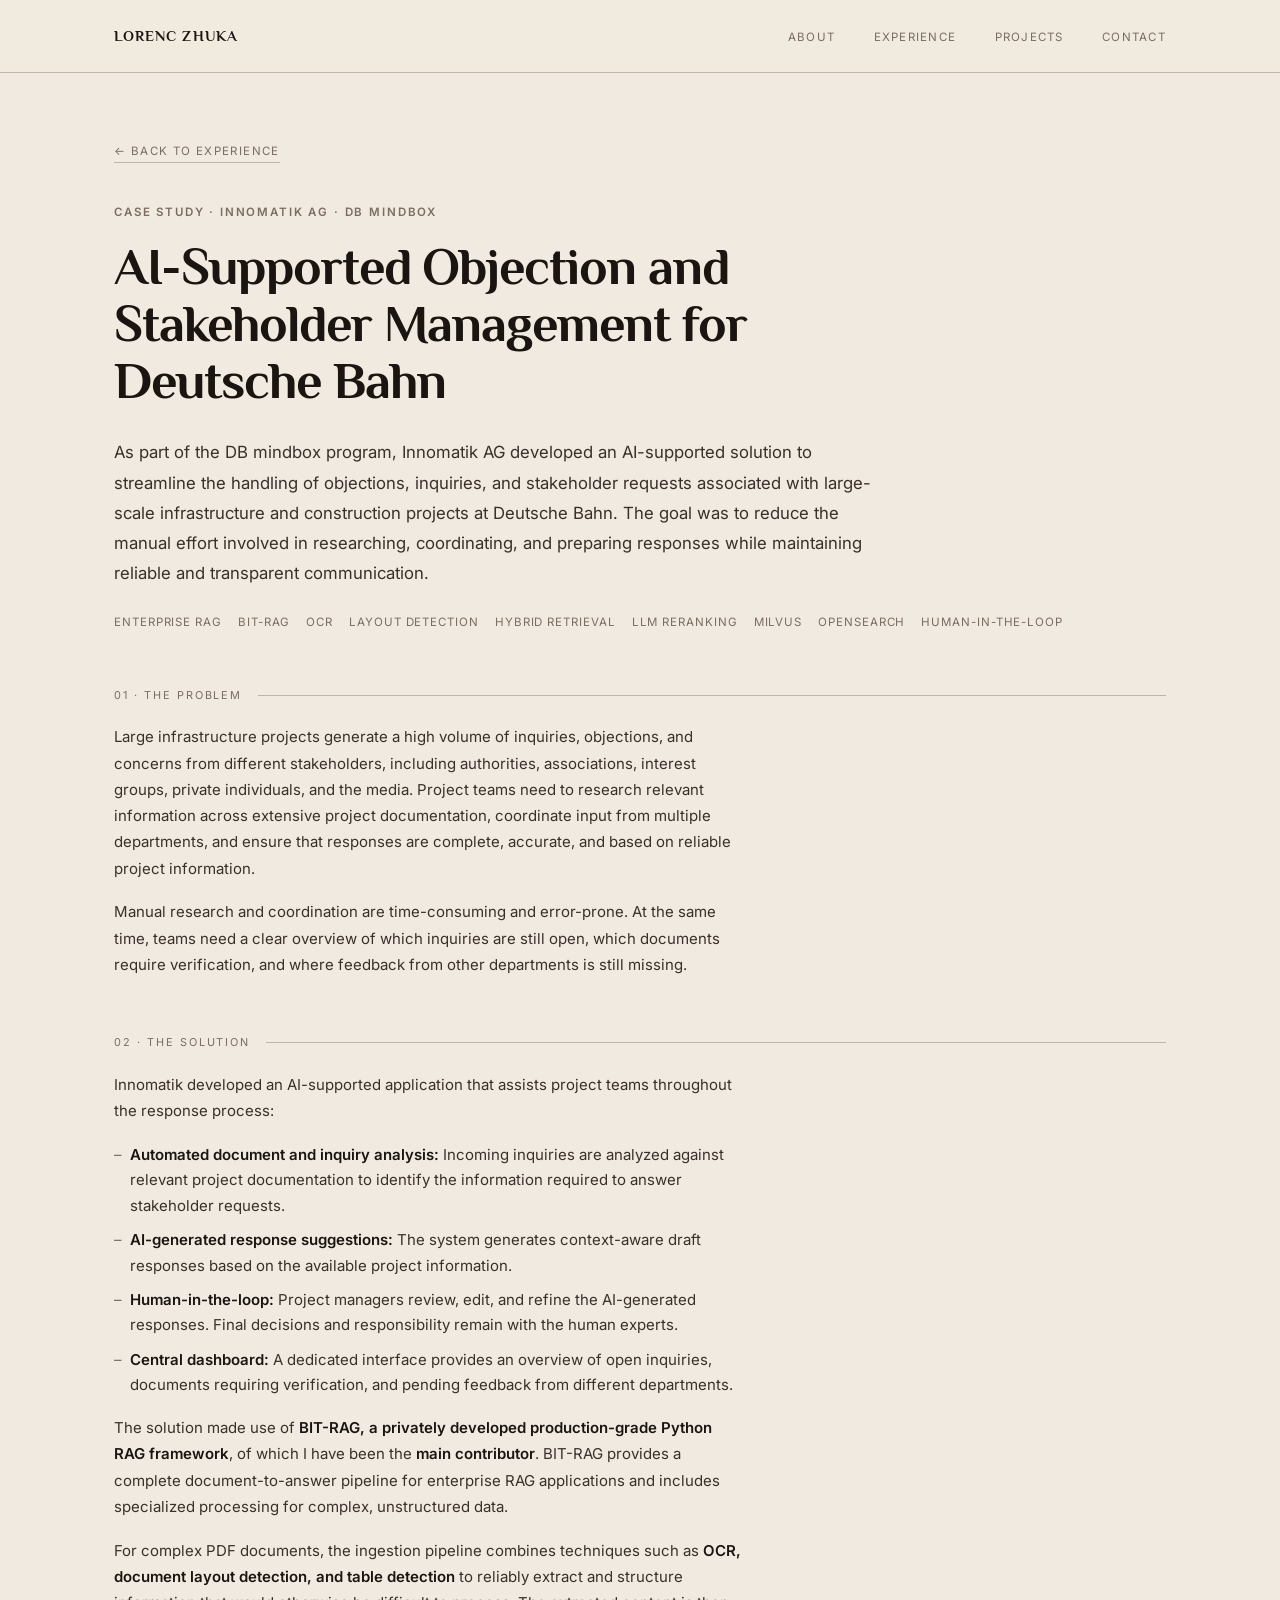
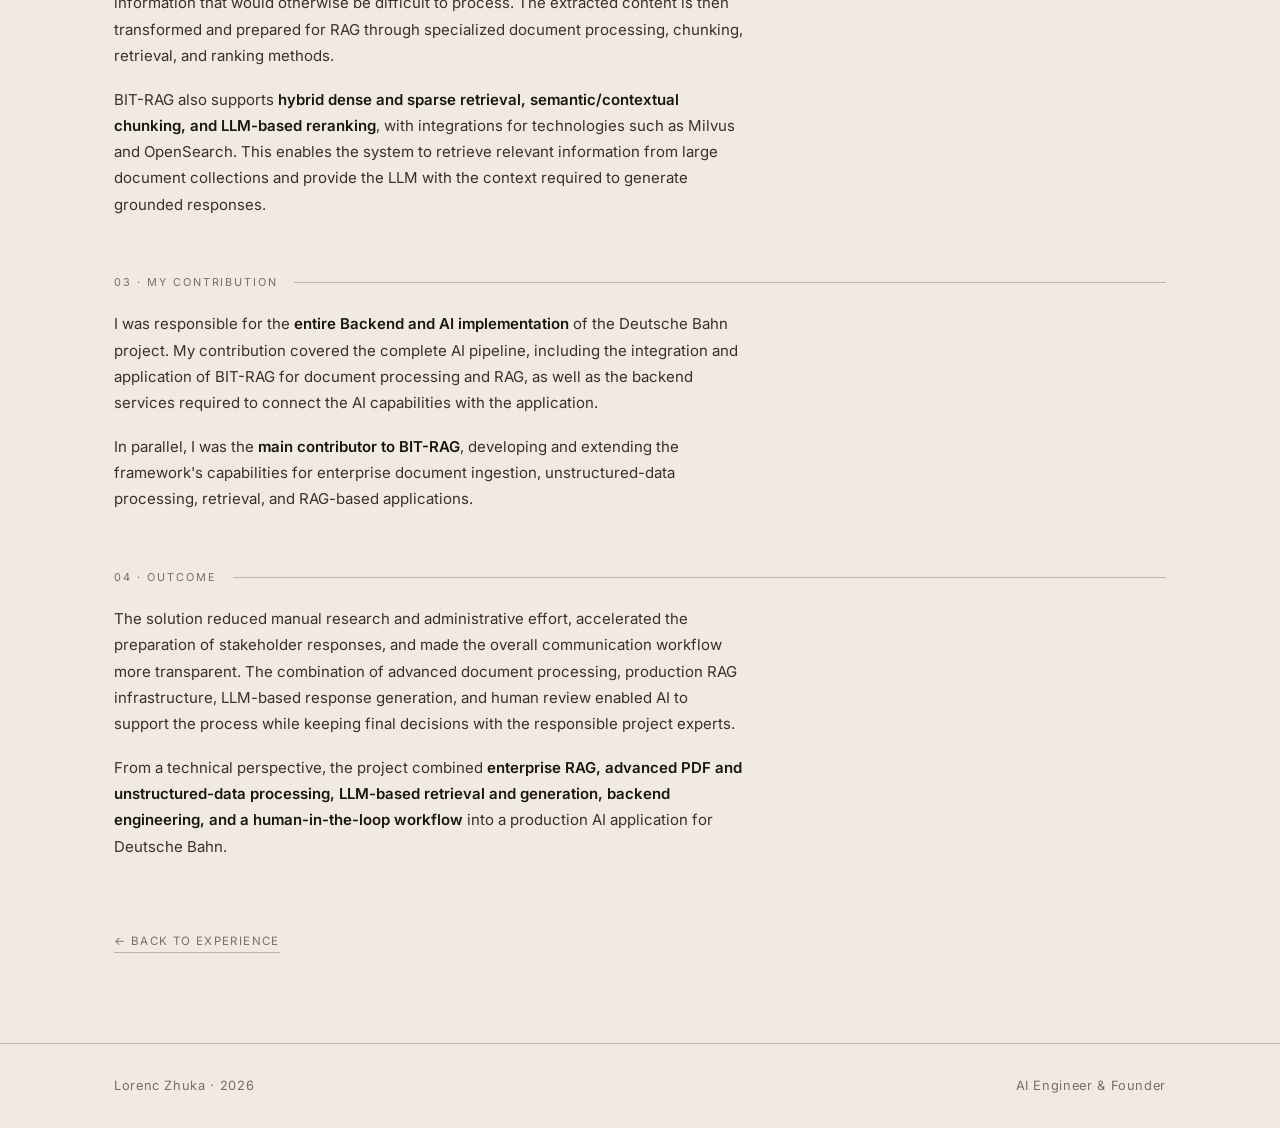
==== deutsche-bahn.html @ 8cb924b8 "Add Deutsche Bahn case study page linked from Innomatik experience Co-Authored-By: Claude Opus 5.5 <" ====
<!DOCTYPE html>
<html lang="en">
<head>
  <meta charset="UTF-8" />
  <meta name="viewport" content="width=device-width, initial-scale=1.0" />
  <title>Deutsche Bahn Case Study — Lorenc Zhuka</title>
  <meta name="description" content="AI-supported objection and stakeholder management for Deutsche Bahn — enterprise RAG, advanced PDF processing, and a human-in-the-loop response workflow." />
  <link rel="preconnect" href="https://fonts.googleapis.com" />
  <link rel="preconnect" href="https://fonts.gstatic.com" crossorigin />
  <link href="https://fonts.googleapis.com/css2?family=Inter:wght@400;500;600;700&family=Philosopher:wght@400;700&display=swap" rel="stylesheet" />
  <link rel="stylesheet" href="css/style.css" />
</head>
<body>

  <!-- Nav -->
  <header class="site-header">
    <nav class="nav container">
      <a href="index.html" class="nav__logo">Lorenc Zhuka</a>
      <button class="nav__toggle" id="navToggle" aria-label="Toggle menu" aria-expanded="false">
        <span></span><span></span><span></span>
      </button>
      <ul class="nav__links" id="navLinks">
        <li><a href="index.html#about" class="nav__link">About</a></li>
        <li><a href="index.html#experience" class="nav__link">Experience</a></li>
        <li><a href="index.html#projects" class="nav__link">Projects</a></li>
        <li><a href="index.html#contact" class="nav__link">Contact</a></li>
      </ul>
    </nav>
  </header>

  <main>
    <article class="case container">
      <a href="index.html#experience" class="case__back">&larr; Back to Experience</a>

      <header class="case__header reveal">
        <p class="hero__eyebrow">Case Study · Innomatik AG · DB mindbox</p>
        <h1 class="case__title">AI-Supported Objection and Stakeholder Management for Deutsche Bahn</h1>
        <p class="case__lead">
          As part of the DB mindbox program, Innomatik AG developed an AI-supported solution to streamline
          the handling of objections, inquiries, and stakeholder requests associated with large-scale
          infrastructure and construction projects at Deutsche Bahn. The goal was to reduce the manual
          effort involved in researching, coordinating, and preparing responses while maintaining reliable
          and transparent communication.
        </p>
        <div class="project-card__tags">
          <span>Enterprise RAG</span><span>BIT-RAG</span><span>OCR</span><span>Layout Detection</span><span>Hybrid Retrieval</span><span>LLM Reranking</span><span>Milvus</span><span>OpenSearch</span><span>Human-in-the-Loop</span>
        </div>
      </header>

      <section class="case__section reveal">
        <div class="section__head">
          <span class="section__label">01 · The Problem</span>
          <span class="section__rule" aria-hidden="true"></span>
        </div>
        <div class="case__body">
          <p>
            Large infrastructure projects generate a high volume of inquiries, objections, and concerns from
            different stakeholders, including authorities, associations, interest groups, private individuals,
            and the media. Project teams need to research relevant information across extensive project
            documentation, coordinate input from multiple departments, and ensure that responses are complete,
            accurate, and based on reliable project information.
          </p>
          <p>
            Manual research and coordination are time-consuming and error-prone. At the same time, teams need
            a clear overview of which inquiries are still open, which documents require verification, and where
            feedback from other departments is still missing.
          </p>
        </div>
      </section>

      <section class="case__section reveal">
        <div class="section__head">
          <span class="section__label">02 · The Solution</span>
          <span class="section__rule" aria-hidden="true"></span>
        </div>
        <div class="case__body">
          <p>Innomatik developed an AI-supported application that assists project teams throughout the response process:</p>
          <ul class="timeline__list">
            <li><strong>Automated document and inquiry analysis:</strong> Incoming inquiries are analyzed against relevant project documentation to identify the information required to answer stakeholder requests.</li>
            <li><strong>AI-generated response suggestions:</strong> The system generates context-aware draft responses based on the available project information.</li>
            <li><strong>Human-in-the-loop:</strong> Project managers review, edit, and refine the AI-generated responses. Final decisions and responsibility remain with the human experts.</li>
            <li><strong>Central dashboard:</strong> A dedicated interface provides an overview of open inquiries, documents requiring verification, and pending feedback from different departments.</li>
          </ul>
          <p>
            The solution made use of <strong>BIT-RAG, a privately developed production-grade Python RAG framework</strong>,
            of which I have been the <strong>main contributor</strong>. BIT-RAG provides a complete document-to-answer
            pipeline for enterprise RAG applications and includes specialized processing for complex, unstructured data.
          </p>
          <p>
            For complex PDF documents, the ingestion pipeline combines techniques such as <strong>OCR, document layout
            detection, and table detection</strong> to reliably extract and structure information that would otherwise be
            difficult to process. The extracted content is then transformed and prepared for RAG through specialized
            document processing, chunking, retrieval, and ranking methods.
          </p>
          <p>
            BIT-RAG also supports <strong>hybrid dense and sparse retrieval, semantic/contextual chunking, and LLM-based
            reranking</strong>, with integrations for technologies such as Milvus and OpenSearch. This enables the system to
            retrieve relevant information from large document collections and provide the LLM with the context required
            to generate grounded responses.
          </p>
        </div>
      </section>

      <section class="case__section reveal">
        <div class="section__head">
          <span class="section__label">03 · My Contribution</span>
          <span class="section__rule" aria-hidden="true"></span>
        </div>
        <div class="case__body">
          <p>
            I was responsible for the <strong>entire Backend and AI implementation</strong> of the Deutsche Bahn project.
            My contribution covered the complete AI pipeline, including the integration and application of BIT-RAG for
            document processing and RAG, as well as the backend services required to connect the AI capabilities with
            the application.
          </p>
          <p>
            In parallel, I was the <strong>main contributor to BIT-RAG</strong>, developing and extending the framework's
            capabilities for enterprise document ingestion, unstructured-data processing, retrieval, and RAG-based
            applications.
          </p>
        </div>
      </section>

      <section class="case__section reveal">
        <div class="section__head">
          <span class="section__label">04 · Outcome</span>
          <span class="section__rule" aria-hidden="true"></span>
        </div>
        <div class="case__body">
          <p>
            The solution reduced manual research and administrative effort, accelerated the preparation of stakeholder
            responses, and made the overall communication workflow more transparent. The combination of advanced document
            processing, production RAG infrastructure, LLM-based response generation, and human review enabled AI to
            support the process while keeping final decisions with the responsible project experts.
          </p>
          <p>
            From a technical perspective, the project combined <strong>enterprise RAG, advanced PDF and unstructured-data
            processing, LLM-based retrieval and generation, backend engineering, and a human-in-the-loop workflow</strong>
            into a production AI application for Deutsche Bahn.
          </p>
        </div>
      </section>

      <a href="index.html#experience" class="case__back case__back--bottom">&larr; Back to Experience</a>
    </article>
  </main>

  <footer class="site-footer">
    <div class="container">
      <p>Lorenc Zhuka · <span id="year"></span></p>
      <p>AI Engineer &amp; Founder</p>
    </div>
  </footer>

  <script src="js/main.js"></script>
</body>
</html>
---- css/style.css ----
/* ============ Design Tokens ============ */
:root {
  --color-bg: #f0eae0;
  --color-text: #1a1510;
  --color-text-body: #3a302a;
  --color-text-muted: #7a6e63;
  --color-border: #c0b5a8;
  --color-link: #2b4c7e;

  --font-serif: "Philosopher", Georgia, serif;
  --font-sans: "Inter", -apple-system, BlinkMacSystemFont, "Segoe UI", Roboto, Helvetica, Arial, sans-serif;

  --max-width: 1100px;
  --section-spacing: clamp(4rem, 7vw, 7rem);
}

/* ============ Reset ============ */
* { box-sizing: border-box; }
html { scroll-behavior: smooth; }
body {
  margin: 0;
  font-family: var(--font-sans);
  color: var(--color-text-body);
  background: var(--color-bg);
  line-height: 1.6;
  -webkit-font-smoothing: antialiased;
}
h1, h2, h3, h4, h5 { margin: 0; line-height: 1.2; }
p { margin: 0; }
ul { margin: 0; padding: 0; list-style: none; }
a { color: inherit; text-decoration: none; }
img { max-width: 100%; display: block; }

.container {
  max-width: var(--max-width);
  margin: 0 auto;
  padding: 0 1.5rem;
}

/* ============ Header / Nav ============ */
.site-header {
  position: sticky;
  top: 0;
  z-index: 100;
  background: rgba(240, 234, 224, 0.88);
  backdrop-filter: saturate(140%) blur(8px);
  border-bottom: 1px solid var(--color-border);
}

.nav {
  display: flex;
  align-items: center;
  justify-content: space-between;
  height: 72px;
}

.nav__logo {
  font-family: var(--font-serif);
  font-weight: 700;
  font-size: 0.95rem;
  letter-spacing: 0.07em;
  text-transform: uppercase;
  color: var(--color-text);
}

.nav__links {
  display: flex;
  align-items: center;
  gap: clamp(1.25rem, 3vw, 2.5rem);
}

.nav__link {
  font-size: 0.72rem;
  font-weight: 400;
  letter-spacing: 0.11em;
  text-transform: uppercase;
  color: var(--color-text-muted);
  transition: color 0.2s ease;
}

.nav__link:hover,
.nav__link.is-active {
  color: var(--color-text);
}

.nav__link.is-active {
  font-weight: 700;
  text-decoration: underline;
  text-underline-offset: 4px;
}

.nav__toggle {
  display: none;
  flex-direction: column;
  gap: 5px;
  background: none;
  border: none;
  cursor: pointer;
  padding: 8px;
}

.nav__toggle span {
  width: 22px;
  height: 1px;
  background: var(--color-text);
  transition: transform 0.25s ease, opacity 0.25s ease;
}

/* ============ Buttons / text links ============ */
.btn {
  display: inline-flex;
  align-items: center;
  padding-bottom: 2px;
  font-size: 0.72rem;
  font-weight: 400;
  letter-spacing: 0.12em;
  text-transform: uppercase;
  border-bottom: 1px solid var(--color-border);
  color: var(--color-text-muted);
  transition: color 0.2s ease, border-color 0.2s ease;
}

.btn--primary {
  color: var(--color-text);
  border-bottom-color: var(--color-text);
  font-weight: 700;
}
.btn--primary:hover { color: var(--color-text-muted); border-bottom-color: var(--color-border); }

.btn--ghost {
  color: var(--color-text-muted);
  border-bottom-color: var(--color-border);
}
.btn--ghost:hover { color: var(--color-text); border-bottom-color: var(--color-text); }

/* ============ Hero ============ */
.hero {
  display: flex;
  align-items: center;
  justify-content: space-between;
  gap: 3rem;
  min-height: calc(100vh - 72px);
  padding-top: 3rem;
  padding-bottom: 3rem;
}

.hero__content { max-width: 620px; }

.hero__eyebrow {
  font-size: 0.72rem;
  font-weight: 600;
  letter-spacing: 0.16em;
  text-transform: uppercase;
  color: var(--color-text-muted);
  margin-bottom: 1rem;
}

.hero__name {
  font-family: var(--font-serif);
  font-size: clamp(2.75rem, 7vw, 5rem);
  font-weight: 700;
  letter-spacing: -0.02em;
  line-height: 1;
  color: var(--color-text);
}

.hero__divider {
  height: 1px;
  background: var(--color-border);
  margin: 1.75rem 0;
  max-width: 520px;
}

.hero__tagline {
  font-size: 1.05rem;
  line-height: 1.75;
  color: var(--color-text-body);
  max-width: 520px;
}

.hero__cta {
  display: flex;
  gap: 2.25rem;
  margin-top: 2rem;
  flex-wrap: wrap;
}

.hero__avatar { flex-shrink: 0; }

.avatar-placeholder {
  width: 200px;
  height: 200px;
  border-radius: 50%;
  border: 1px solid var(--color-border);
  color: var(--color-text);
  font-family: var(--font-serif);
  font-size: 3rem;
  font-weight: 700;
  letter-spacing: -0.02em;
  display: flex;
  align-items: center;
  justify-content: center;
}

/* ============ Sections ============ */
.section {
  padding: var(--section-spacing) 1.5rem;
  border-top: 1px solid var(--color-border);
}

.section__head {
  display: flex;
  align-items: center;
  gap: 1rem;
  margin-bottom: 1.25rem;
}

.section__label {
  font-size: 0.68rem;
  font-weight: 400;
  letter-spacing: 0.18em;
  text-transform: uppercase;
  color: var(--color-text-muted);
  white-space: nowrap;
}

.section__rule {
  flex: 1;
  height: 1px;
  background: var(--color-border);
}

.section__title {
  font-family: var(--font-serif);
  font-size: clamp(2rem, 5vw, 3.25rem);
  font-weight: 700;
  letter-spacing: -0.02em;
  line-height: 1.1;
  color: var(--color-text);
  margin-bottom: 3rem;
}

.section__intro {
  color: var(--color-text-muted);
  max-width: 640px;
  margin-bottom: 2.5rem;
  margin-top: -1.5rem;
}

/* ============ About ============ */
.about__summary {
  font-size: 1.05rem;
  line-height: 1.8;
  color: var(--color-text-body);
  max-width: 70ch;
  margin-bottom: 3rem;
}

.stats {
  display: grid;
  grid-template-columns: repeat(4, 1fr);
  gap: 0.1rem 2rem;
  margin-bottom: 3rem;
}

.stats__item {
  padding: 1.25rem 0;
  border-top: 1px solid var(--color-border);
}

.stats__number {
  font-family: var(--font-serif);
  font-size: clamp(1.75rem, 4vw, 2.25rem);
  font-weight: 700;
  color: var(--color-text);
  letter-spacing: -0.02em;
  line-height: 1;
}

.stats__label {
  font-size: 0.75rem;
  color: var(--color-text-muted);
  letter-spacing: 0.05em;
  margin-top: 0.4rem;
}

.stack,
.education,
.languages {
  margin-bottom: 3rem;
}
.stack:last-child,
.education:last-child,
.languages:last-child { margin-bottom: 0; }

.stack__title,
.education h4,
.languages h4 {
  font-size: 0.68rem;
  font-weight: 400;
  letter-spacing: 0.16em;
  text-transform: uppercase;
  color: var(--color-text-muted);
  margin-bottom: 1.25rem;
}

.stack__grid {
  display: grid;
  grid-template-columns: repeat(auto-fit, minmax(240px, 1fr));
  gap: 2rem 2.5rem;
}

.stack__group h5 {
  font-size: 0.8rem;
  font-weight: 600;
  color: var(--color-text);
  margin-bottom: 0.6rem;
}

.stack__group .tags {
  display: flex;
  flex-wrap: wrap;
  gap: 0.5rem;
}

.education__item {
  padding: 1rem 0;
  border-top: 1px solid var(--color-border);
}

.education__degree { font-weight: 600; color: var(--color-text); }
.education__school { color: var(--color-text-muted); margin-top: 0.15rem; font-size: 0.9rem; }
.education__dates {
  color: var(--color-text-muted);
  font-size: 0.75rem;
  letter-spacing: 0.06em;
  margin-top: 0.35rem;
}
.education__thesis {
  margin-top: 0.6rem;
  font-size: 0.85rem;
  color: var(--color-text-muted);
}

.languages__list {
  display: flex;
  flex-wrap: wrap;
  gap: 0.5rem;
}

.languages__level {
  color: var(--color-text-muted);
  margin-left: 0.35rem;
  font-size: 0.9em;
}

.tag {
  display: inline-flex;
  font-size: 0.775rem;
  color: var(--color-text-body);
  border: 1px solid var(--color-border);
  padding: 0.3rem 0.75rem;
  letter-spacing: 0.02em;
}

/* ============ Experience Timeline ============ */
.timeline {
  display: flex;
  flex-direction: column;
}

.timeline__item {
  display: grid;
  grid-template-columns: clamp(7rem, 12vw, 11rem) 1fr;
  gap: clamp(1rem, 3vw, 3rem);
  padding: 2.25rem 0;
  border-top: 1px solid var(--color-border);
}

.timeline__dates {
  color: var(--color-text-muted);
  font-size: 0.8rem;
  letter-spacing: 0.04em;
  padding-top: 0.15rem;
}

.timeline__role {
  font-family: var(--font-serif);
  font-size: 1.125rem;
  font-weight: 700;
  color: var(--color-text);
}

.timeline__company {
  color: var(--color-text-muted);
  font-size: 0.9rem;
  margin-top: 0.15rem;
  margin-bottom: 1rem;
}

.timeline__list {
  display: flex;
  flex-direction: column;
  gap: 0.55rem;
}

.timeline__list li {
  position: relative;
  padding-left: 1rem;
  color: var(--color-text-body);
  font-size: 0.9375rem;
  line-height: 1.7;
}

.timeline__list li::before {
  content: "\2013";
  position: absolute;
  left: 0;
  color: var(--color-text-muted);
}

/* ============ Projects ============ */
.projects__list { display: flex; flex-direction: column; }

.project-card {
  display: grid;
  grid-template-columns: 2.5rem 1fr;
  gap: clamp(1rem, 2.5vw, 2rem);
  align-items: start;
  padding: 2.25rem 0;
  border-top: 1px solid var(--color-border);
}

.project-card__number {
  font-family: var(--font-serif);
  font-size: 0.875rem;
  color: var(--color-border);
  padding-top: 0.25rem;
}

.project-card__title {
  font-family: var(--font-serif);
  font-size: 1.25rem;
  font-weight: 700;
  color: var(--color-text);
  letter-spacing: -0.01em;
  margin-bottom: 0.5rem;
}

.project-card__desc {
  color: var(--color-text-body);
  font-size: 0.9375rem;
  line-height: 1.7;
  max-width: 62ch;
  margin-bottom: 0.875rem;
}

.project-card__tags {
  display: flex;
  flex-wrap: wrap;
  gap: 1rem;
  margin-bottom: 1rem;
}

.project-card__tags span {
  font-size: 0.72rem;
  color: var(--color-text-muted);
  letter-spacing: 0.08em;
  text-transform: uppercase;
}

.project-card__link {
  display: inline-flex;
  font-size: 0.72rem;
  color: var(--color-link);
  letter-spacing: 0.1em;
  text-transform: uppercase;
  border-bottom: 1px solid var(--color-link);
  padding-bottom: 2px;
  transition: opacity 0.2s ease;
}
.project-card__link:hover { opacity: 0.65; }

.project-card__link--static {
  color: var(--color-text-muted);
  border-bottom-color: var(--color-border);
  cursor: default;
}
.project-card__link--static:hover { opacity: 1; }

/* ============ Case Study Page ============ */
.case {
  padding-top: clamp(2.5rem, 5vw, 4rem);
  padding-bottom: var(--section-spacing);
}

.case__back {
  display: inline-flex;
  font-size: 0.72rem;
  letter-spacing: 0.12em;
  text-transform: uppercase;
  color: var(--color-text-muted);
  border-bottom: 1px solid var(--color-border);
  padding-bottom: 2px;
  margin-bottom: 2.5rem;
  transition: color 0.2s ease, border-color 0.2s ease;
}
.case__back:hover { color: var(--color-text); border-bottom-color: var(--color-text); }
.case__back--bottom { margin: 1rem 0 0; }

.case__header { margin-bottom: 3.5rem; }

.case__title {
  font-family: var(--font-serif);
  font-size: clamp(2rem, 5vw, 3.25rem);
  font-weight: 700;
  letter-spacing: -0.02em;
  line-height: 1.1;
  color: var(--color-text);
  max-width: 22ch;
  margin-bottom: 1.75rem;
}

.case__lead {
  font-size: 1.05rem;
  line-height: 1.8;
  max-width: 70ch;
  margin-bottom: 1.5rem;
}

.case__section { margin-bottom: 3.5rem; }

.case__body {
  display: flex;
  flex-direction: column;
  gap: 1.1rem;
  max-width: 70ch;
  font-size: 0.9375rem;
  line-height: 1.75;
}

.case__body strong { color: var(--color-text); font-weight: 600; }

.timeline__link {
  display: inline-flex;
  margin-top: 1.1rem;
  font-size: 0.72rem;
  color: var(--color-link);
  letter-spacing: 0.1em;
  text-transform: uppercase;
  border-bottom: 1px solid var(--color-link);
  padding-bottom: 2px;
  transition: opacity 0.2s ease;
}
.timeline__link:hover { opacity: 0.65; }

/* ============ Contact ============ */
.contact__list { display: flex; flex-direction: column; }

.contact__card {
  display: grid;
  grid-template-columns: clamp(7rem, 12vw, 10rem) 1fr;
  gap: clamp(1rem, 3vw, 3rem);
  padding: 1.75rem 0;
  border-top: 1px solid var(--color-border);
  transition: opacity 0.2s ease;
}
.contact__card:hover { opacity: 0.65; }

.contact__label {
  font-size: 0.72rem;
  letter-spacing: 0.12em;
  text-transform: uppercase;
  color: var(--color-text-muted);
  padding-top: 0.2rem;
}

.contact__value {
  font-family: var(--font-serif);
  font-size: clamp(1.1rem, 2.5vw, 1.5rem);
  font-weight: 700;
  color: var(--color-text);
  letter-spacing: -0.01em;
}

/* ============ Footer ============ */
.site-footer {
  padding: 2rem 1.5rem;
  border-top: 1px solid var(--color-border);
}

.site-footer .container {
  display: flex;
  justify-content: space-between;
  align-items: center;
  flex-wrap: wrap;
  gap: 0.5rem;
}

.site-footer p {
  color: var(--color-text-muted);
  font-size: 0.8rem;
  letter-spacing: 0.05em;
}

/* ============ Scroll Reveal ============ */
.reveal {
  opacity: 0;
  transform: translateY(16px);
  transition: opacity 0.6s ease, transform 0.6s ease;
}
.reveal.is-visible {
  opacity: 1;
  transform: translateY(0);
}

/* ============ Responsive ============ */
@media (max-width: 860px) {
  .stats { grid-template-columns: 1fr 1fr; }
  .timeline__item { grid-template-columns: 1fr; gap: 0.5rem; }
  .contact__card { grid-template-columns: 1fr; gap: 0.35rem; }
  .hero { flex-direction: column-reverse; text-align: center; padding-top: 2rem; }
  .hero__cta { justify-content: center; }
  .hero__divider, .hero__tagline { margin-left: auto; margin-right: auto; }
}

@media (max-width: 720px) {
  .nav__toggle { display: flex; }

  .nav__links {
    position: absolute;
    top: 72px;
    left: 0;
    right: 0;
    background: var(--color-bg);
    border-bottom: 1px solid var(--color-border);
    flex-direction: column;
    align-items: flex-start;
    gap: 0;
    max-height: 0;
    overflow: hidden;
    transition: max-height 0.3s ease;
  }

  .nav__links.is-open {
    max-height: 320px;
  }

  .nav__links li { width: 100%; }

  .nav__link {
    display: block;
    padding: 1rem 1.5rem;
    border-bottom: 1px solid var(--color-border);
  }

  .avatar-placeholder {
    width: 160px;
    height: 160px;
    font-size: 2.4rem;
  }
}
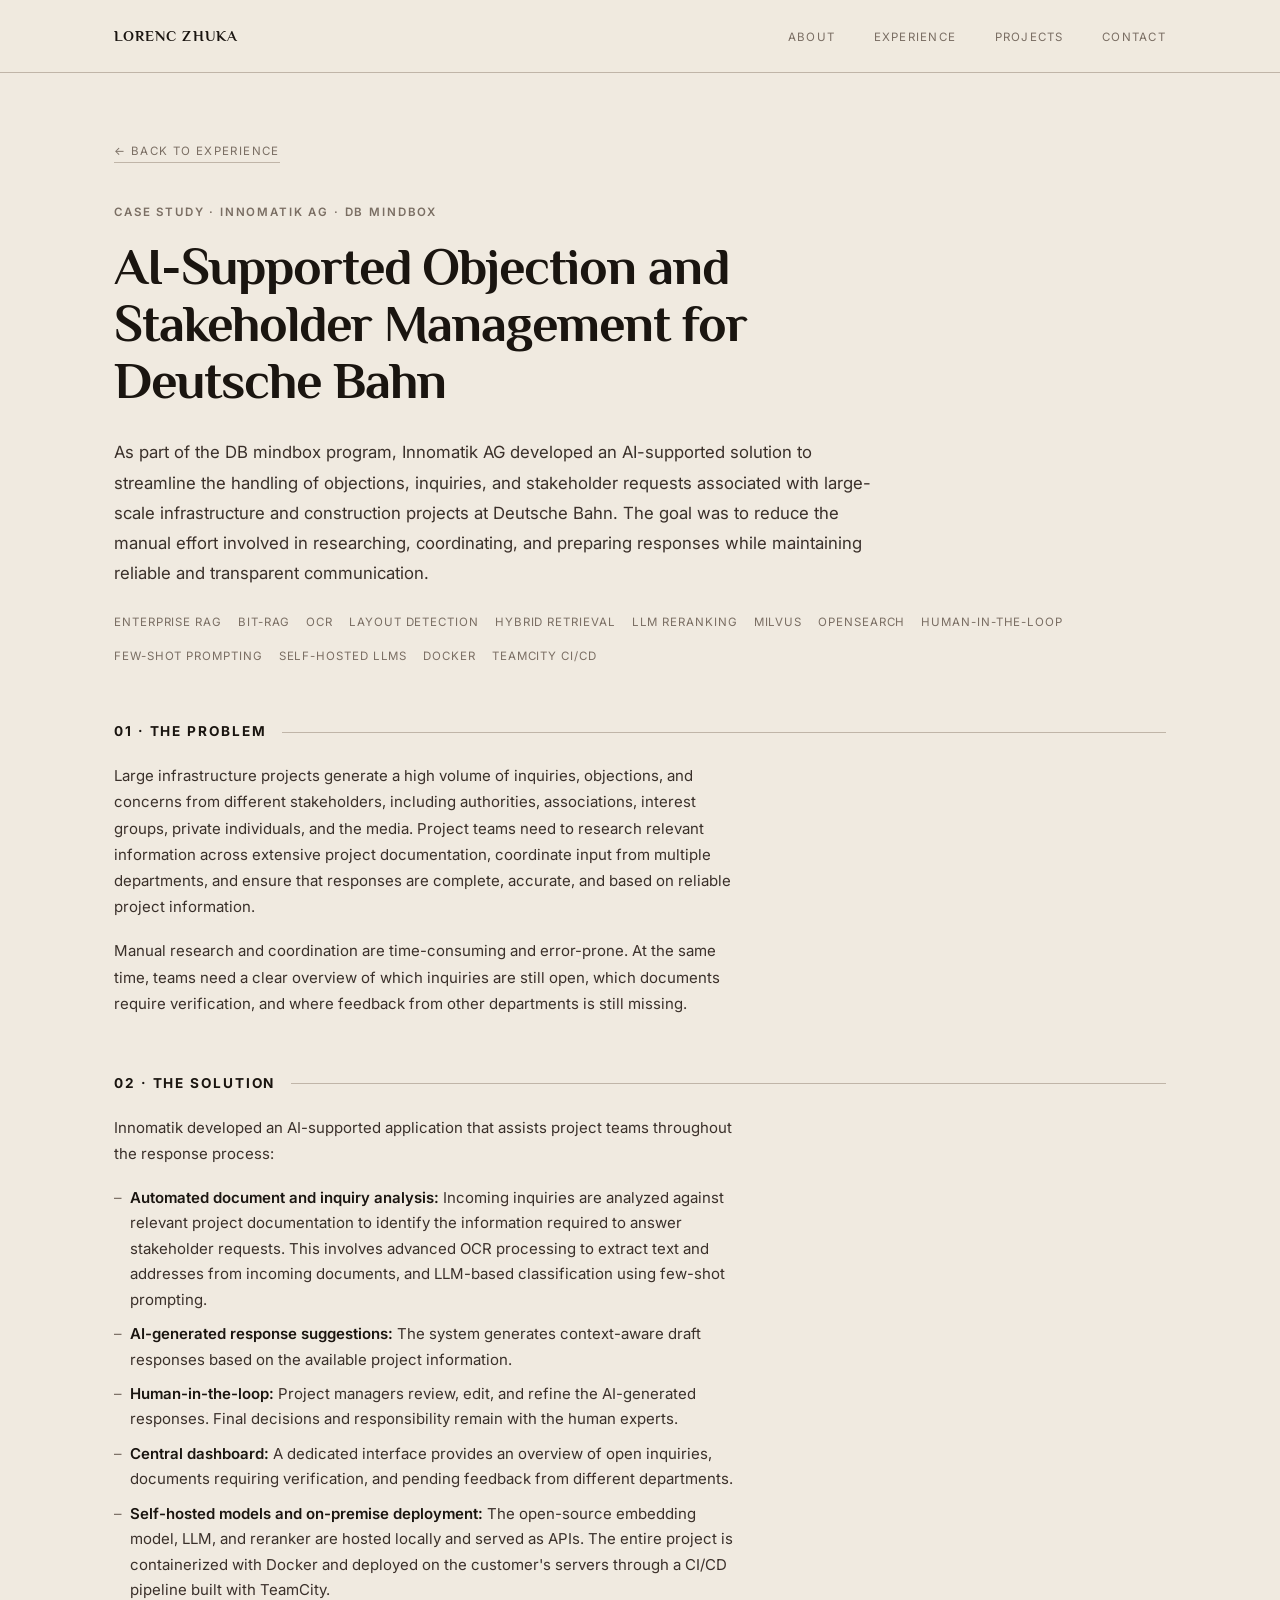
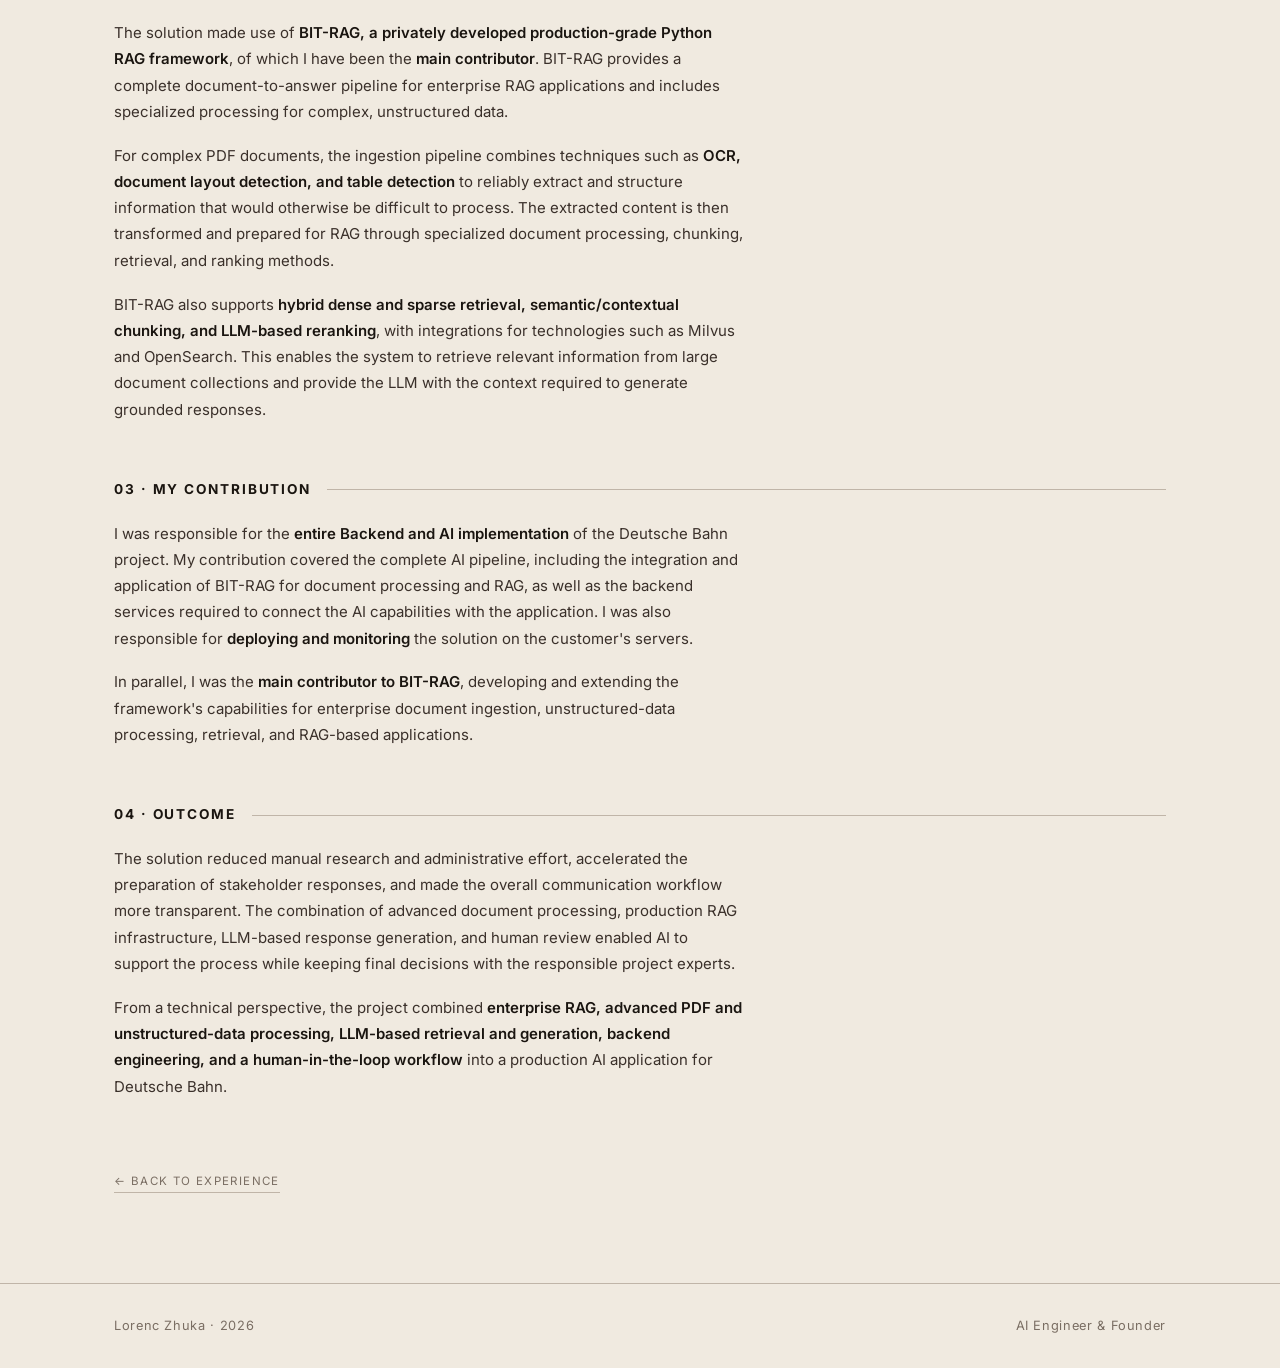
==== commit 1fe2c63f: "Expand Deutsche Bahn case study with OCR, self-hosted models, and deployment details Co-Authored-By:" ====
--- a/deutsche-bahn.html
+++ b/deutsche-bahn.html
@@ -43,7 +43,7 @@
           and transparent communication.
         </p>
         <div class="project-card__tags">
-          <span>Enterprise RAG</span><span>BIT-RAG</span><span>OCR</span><span>Layout Detection</span><span>Hybrid Retrieval</span><span>LLM Reranking</span><span>Milvus</span><span>OpenSearch</span><span>Human-in-the-Loop</span>
+          <span>Enterprise RAG</span><span>BIT-RAG</span><span>OCR</span><span>Layout Detection</span><span>Hybrid Retrieval</span><span>LLM Reranking</span><span>Milvus</span><span>OpenSearch</span><span>Human-in-the-Loop</span><span>Few-Shot Prompting</span><span>Self-Hosted LLMs</span><span>Docker</span><span>TeamCity CI/CD</span>
         </div>
       </header>
 
@@ -76,10 +76,11 @@
         <div class="case__body">
           <p>Innomatik developed an AI-supported application that assists project teams throughout the response process:</p>
           <ul class="timeline__list">
-            <li><strong>Automated document and inquiry analysis:</strong> Incoming inquiries are analyzed against relevant project documentation to identify the information required to answer stakeholder requests.</li>
+            <li><strong>Automated document and inquiry analysis:</strong> Incoming inquiries are analyzed against relevant project documentation to identify the information required to answer stakeholder requests. This involves advanced OCR processing to extract text and addresses from incoming documents, and LLM-based classification using few-shot prompting.</li>
             <li><strong>AI-generated response suggestions:</strong> The system generates context-aware draft responses based on the available project information.</li>
             <li><strong>Human-in-the-loop:</strong> Project managers review, edit, and refine the AI-generated responses. Final decisions and responsibility remain with the human experts.</li>
             <li><strong>Central dashboard:</strong> A dedicated interface provides an overview of open inquiries, documents requiring verification, and pending feedback from different departments.</li>
+            <li><strong>Self-hosted models and on-premise deployment:</strong> The open-source embedding model, LLM, and reranker are hosted locally and served as APIs. The entire project is containerized with Docker and deployed on the customer's servers through a CI/CD pipeline built with TeamCity.</li>
           </ul>
           <p>
             The solution made use of <strong>BIT-RAG, a privately developed production-grade Python RAG framework</strong>,
@@ -111,7 +112,8 @@
             I was responsible for the <strong>entire Backend and AI implementation</strong> of the Deutsche Bahn project.
             My contribution covered the complete AI pipeline, including the integration and application of BIT-RAG for
             document processing and RAG, as well as the backend services required to connect the AI capabilities with
-            the application.
+            the application. I was also responsible for <strong>deploying and monitoring</strong> the solution on the
+            customer's servers.
           </p>
           <p>
             In parallel, I was the <strong>main contributor to BIT-RAG</strong>, developing and extending the framework's
--- a/css/style.css
+++ b/css/style.css
@@ -394,6 +394,7 @@
 .timeline__company {
   color: var(--color-text-muted);
   font-size: 0.9rem;
+  font-weight: 700;
   margin-top: 0.15rem;
   margin-bottom: 1rem;
 }
@@ -480,6 +481,7 @@
   transition: opacity 0.2s ease;
 }
 .project-card__link:hover { opacity: 0.65; }
+.project-card__link + .project-card__link { margin-left: 1.25rem; }
 
 .project-card__link--static {
   color: var(--color-text-muted);
@@ -530,6 +532,13 @@
 
 .case__section { margin-bottom: 3.5rem; }
 
+.case__section .section__label {
+  font-size: 0.85rem;
+  font-weight: 700;
+  letter-spacing: 0.14em;
+  color: var(--color-text);
+}
+
 .case__body {
   display: flex;
   flex-direction: column;
@@ -540,6 +549,26 @@
 }
 
 .case__body strong { color: var(--color-text); font-weight: 600; }
+
+.case code {
+  font-family: ui-monospace, SFMono-Regular, Menlo, Consolas, monospace;
+  font-size: 0.85em;
+  background: rgba(26, 21, 16, 0.06);
+  padding: 0.1em 0.35em;
+  border-radius: 3px;
+}
+
+.case__code {
+  margin: 0;
+  padding: 1rem 1.25rem;
+  overflow-x: auto;
+  border: 1px solid var(--color-border);
+  border-radius: 4px;
+  background: rgba(26, 21, 16, 0.04);
+  font-size: 0.8rem;
+  line-height: 1.6;
+}
+.case__code code { background: none; padding: 0; font-size: inherit; }
 
 .timeline__link {
   display: inline-flex;
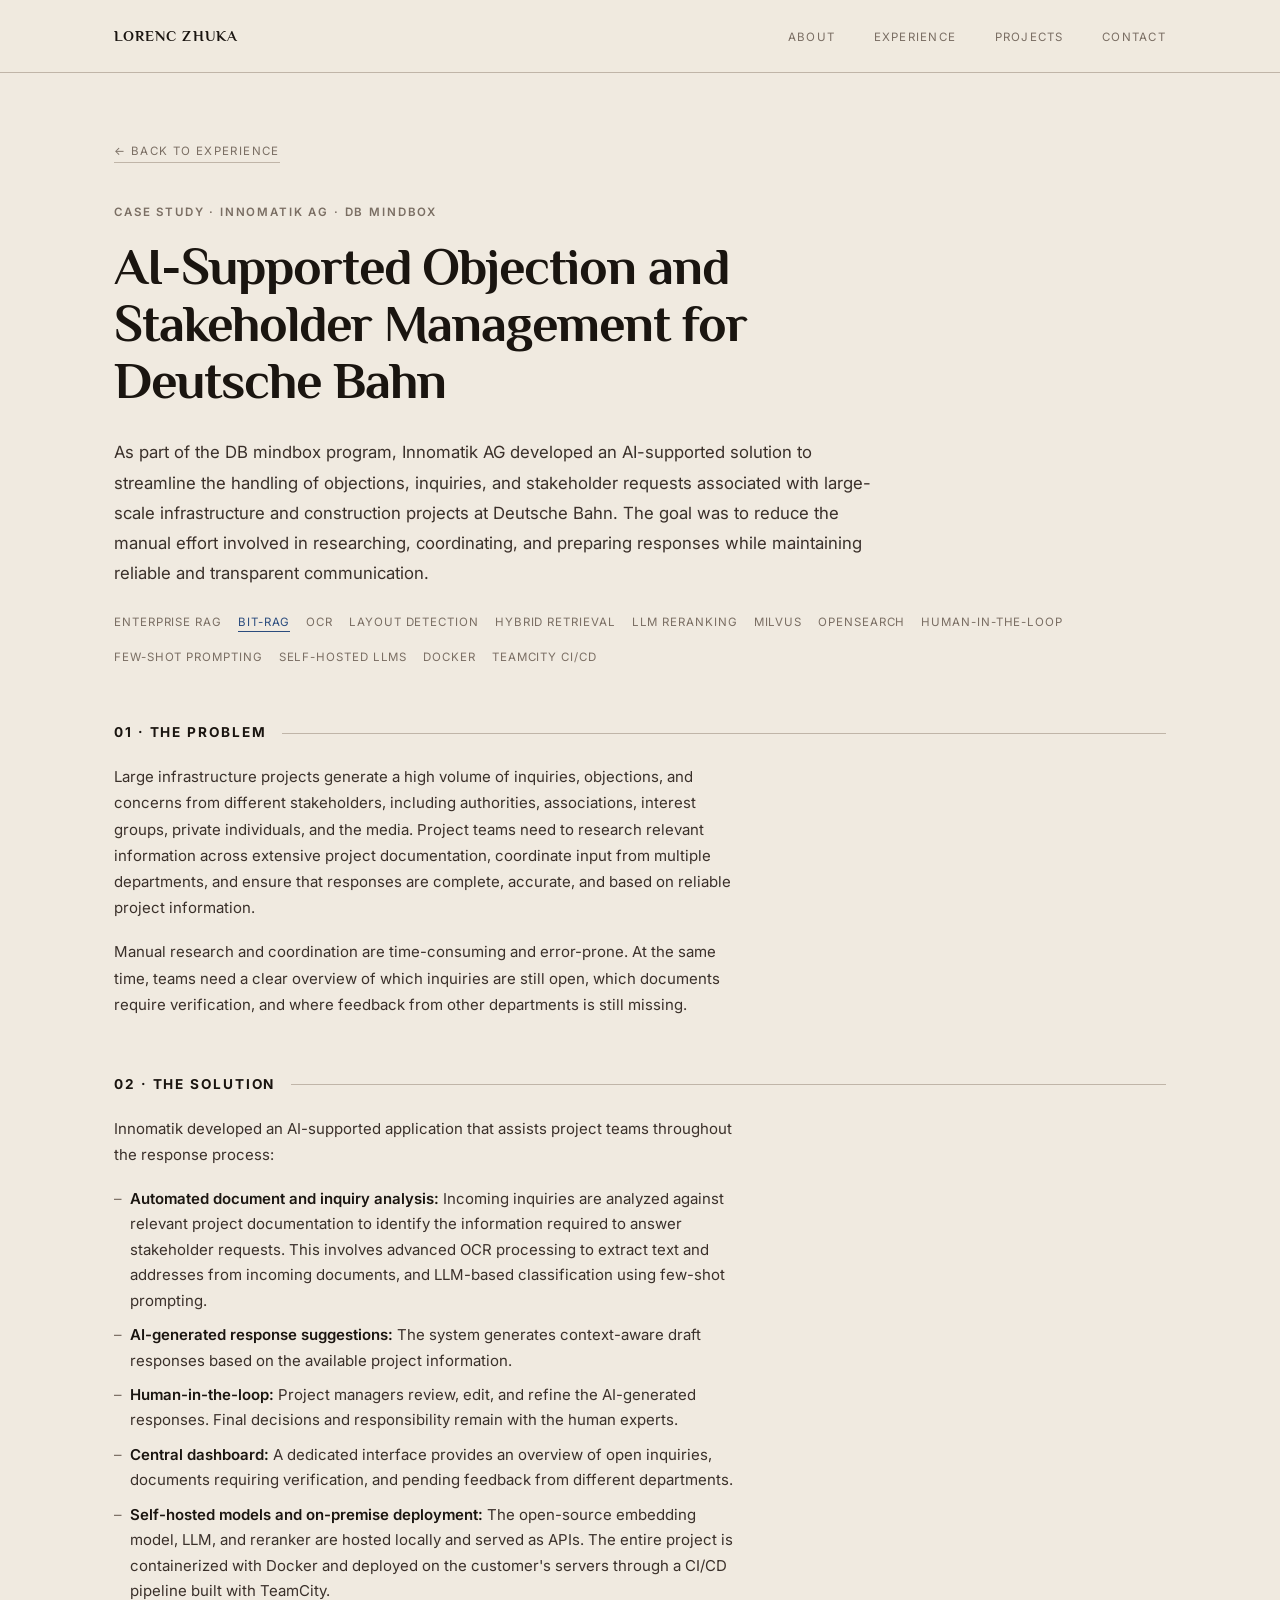
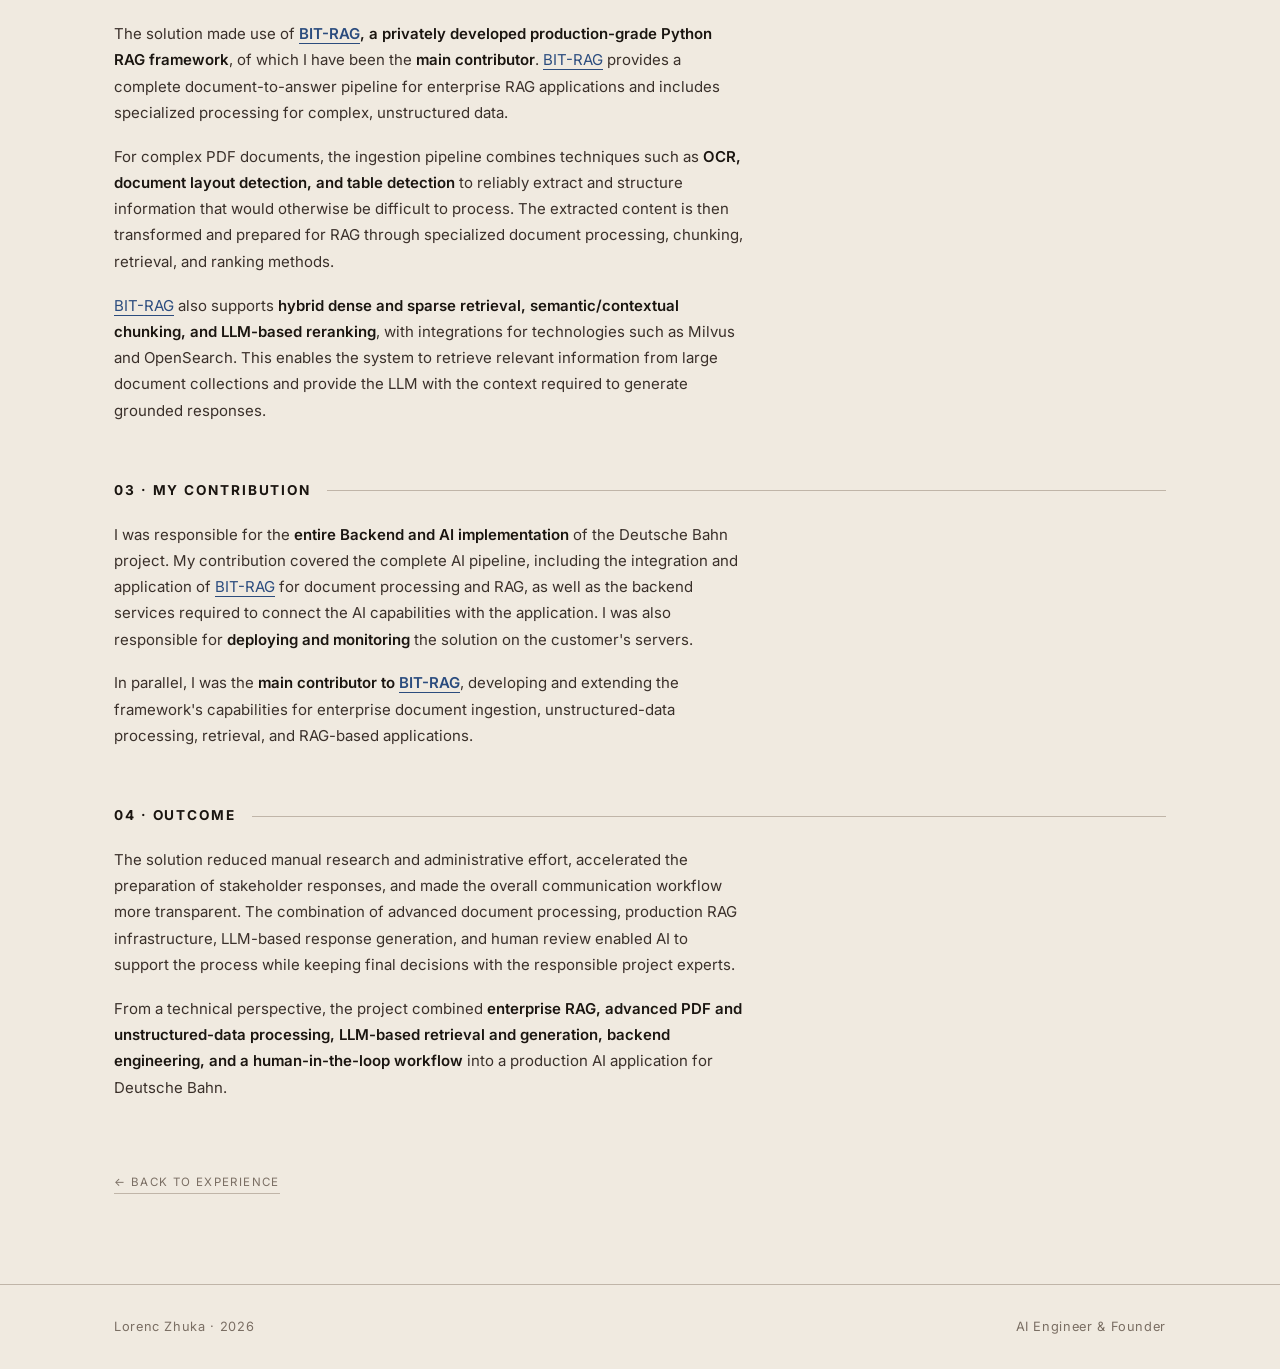
==== commit 357cbc3f: "Link BIT-RAG mentions to the BIT-RAG project card Co-Authored-By: Claude Opus 5.5 <noreply@anthropic" ====
--- a/deutsche-bahn.html
+++ b/deutsche-bahn.html
@@ -43,7 +43,7 @@
           and transparent communication.
         </p>
         <div class="project-card__tags">
-          <span>Enterprise RAG</span><span>BIT-RAG</span><span>OCR</span><span>Layout Detection</span><span>Hybrid Retrieval</span><span>LLM Reranking</span><span>Milvus</span><span>OpenSearch</span><span>Human-in-the-Loop</span><span>Few-Shot Prompting</span><span>Self-Hosted LLMs</span><span>Docker</span><span>TeamCity CI/CD</span>
+          <span>Enterprise RAG</span><a href="index.html#bit-rag">BIT-RAG</a><span>OCR</span><span>Layout Detection</span><span>Hybrid Retrieval</span><span>LLM Reranking</span><span>Milvus</span><span>OpenSearch</span><span>Human-in-the-Loop</span><span>Few-Shot Prompting</span><span>Self-Hosted LLMs</span><span>Docker</span><span>TeamCity CI/CD</span>
         </div>
       </header>
 
@@ -83,8 +83,8 @@
             <li><strong>Self-hosted models and on-premise deployment:</strong> The open-source embedding model, LLM, and reranker are hosted locally and served as APIs. The entire project is containerized with Docker and deployed on the customer's servers through a CI/CD pipeline built with TeamCity.</li>
           </ul>
           <p>
-            The solution made use of <strong>BIT-RAG, a privately developed production-grade Python RAG framework</strong>,
-            of which I have been the <strong>main contributor</strong>. BIT-RAG provides a complete document-to-answer
+            The solution made use of <strong><a href="index.html#bit-rag" class="inline-link">BIT-RAG</a>, a privately developed production-grade Python RAG framework</strong>,
+            of which I have been the <strong>main contributor</strong>. <a href="index.html#bit-rag" class="inline-link">BIT-RAG</a> provides a complete document-to-answer
             pipeline for enterprise RAG applications and includes specialized processing for complex, unstructured data.
           </p>
           <p>
@@ -94,7 +94,7 @@
             document processing, chunking, retrieval, and ranking methods.
           </p>
           <p>
-            BIT-RAG also supports <strong>hybrid dense and sparse retrieval, semantic/contextual chunking, and LLM-based
+            <a href="index.html#bit-rag" class="inline-link">BIT-RAG</a> also supports <strong>hybrid dense and sparse retrieval, semantic/contextual chunking, and LLM-based
             reranking</strong>, with integrations for technologies such as Milvus and OpenSearch. This enables the system to
             retrieve relevant information from large document collections and provide the LLM with the context required
             to generate grounded responses.
@@ -110,13 +110,13 @@
         <div class="case__body">
           <p>
             I was responsible for the <strong>entire Backend and AI implementation</strong> of the Deutsche Bahn project.
-            My contribution covered the complete AI pipeline, including the integration and application of BIT-RAG for
+            My contribution covered the complete AI pipeline, including the integration and application of <a href="index.html#bit-rag" class="inline-link">BIT-RAG</a> for
             document processing and RAG, as well as the backend services required to connect the AI capabilities with
             the application. I was also responsible for <strong>deploying and monitoring</strong> the solution on the
             customer's servers.
           </p>
           <p>
-            In parallel, I was the <strong>main contributor to BIT-RAG</strong>, developing and extending the framework's
+            In parallel, I was the <strong>main contributor to <a href="index.html#bit-rag" class="inline-link">BIT-RAG</a></strong>, developing and extending the framework's
             capabilities for enterprise document ingestion, unstructured-data processing, retrieval, and RAG-based
             applications.
           </p>
--- a/css/style.css
+++ b/css/style.css
@@ -549,6 +549,25 @@
 }
 
 .case__body strong { color: var(--color-text); font-weight: 600; }
+
+.inline-link {
+  color: var(--color-link);
+  border-bottom: 1px solid var(--color-link);
+  transition: opacity 0.2s ease;
+}
+.inline-link:hover { opacity: 0.65; }
+
+.project-card__tags a {
+  font-size: 0.72rem;
+  color: var(--color-link);
+  letter-spacing: 0.08em;
+  text-transform: uppercase;
+  border-bottom: 1px solid var(--color-link);
+}
+.project-card__tags a:hover { opacity: 0.65; }
+
+/* Keep anchored cards clear of the sticky header */
+.project-card[id] { scroll-margin-top: 88px; }
 
 .case code {
   font-family: ui-monospace, SFMono-Regular, Menlo, Consolas, monospace;
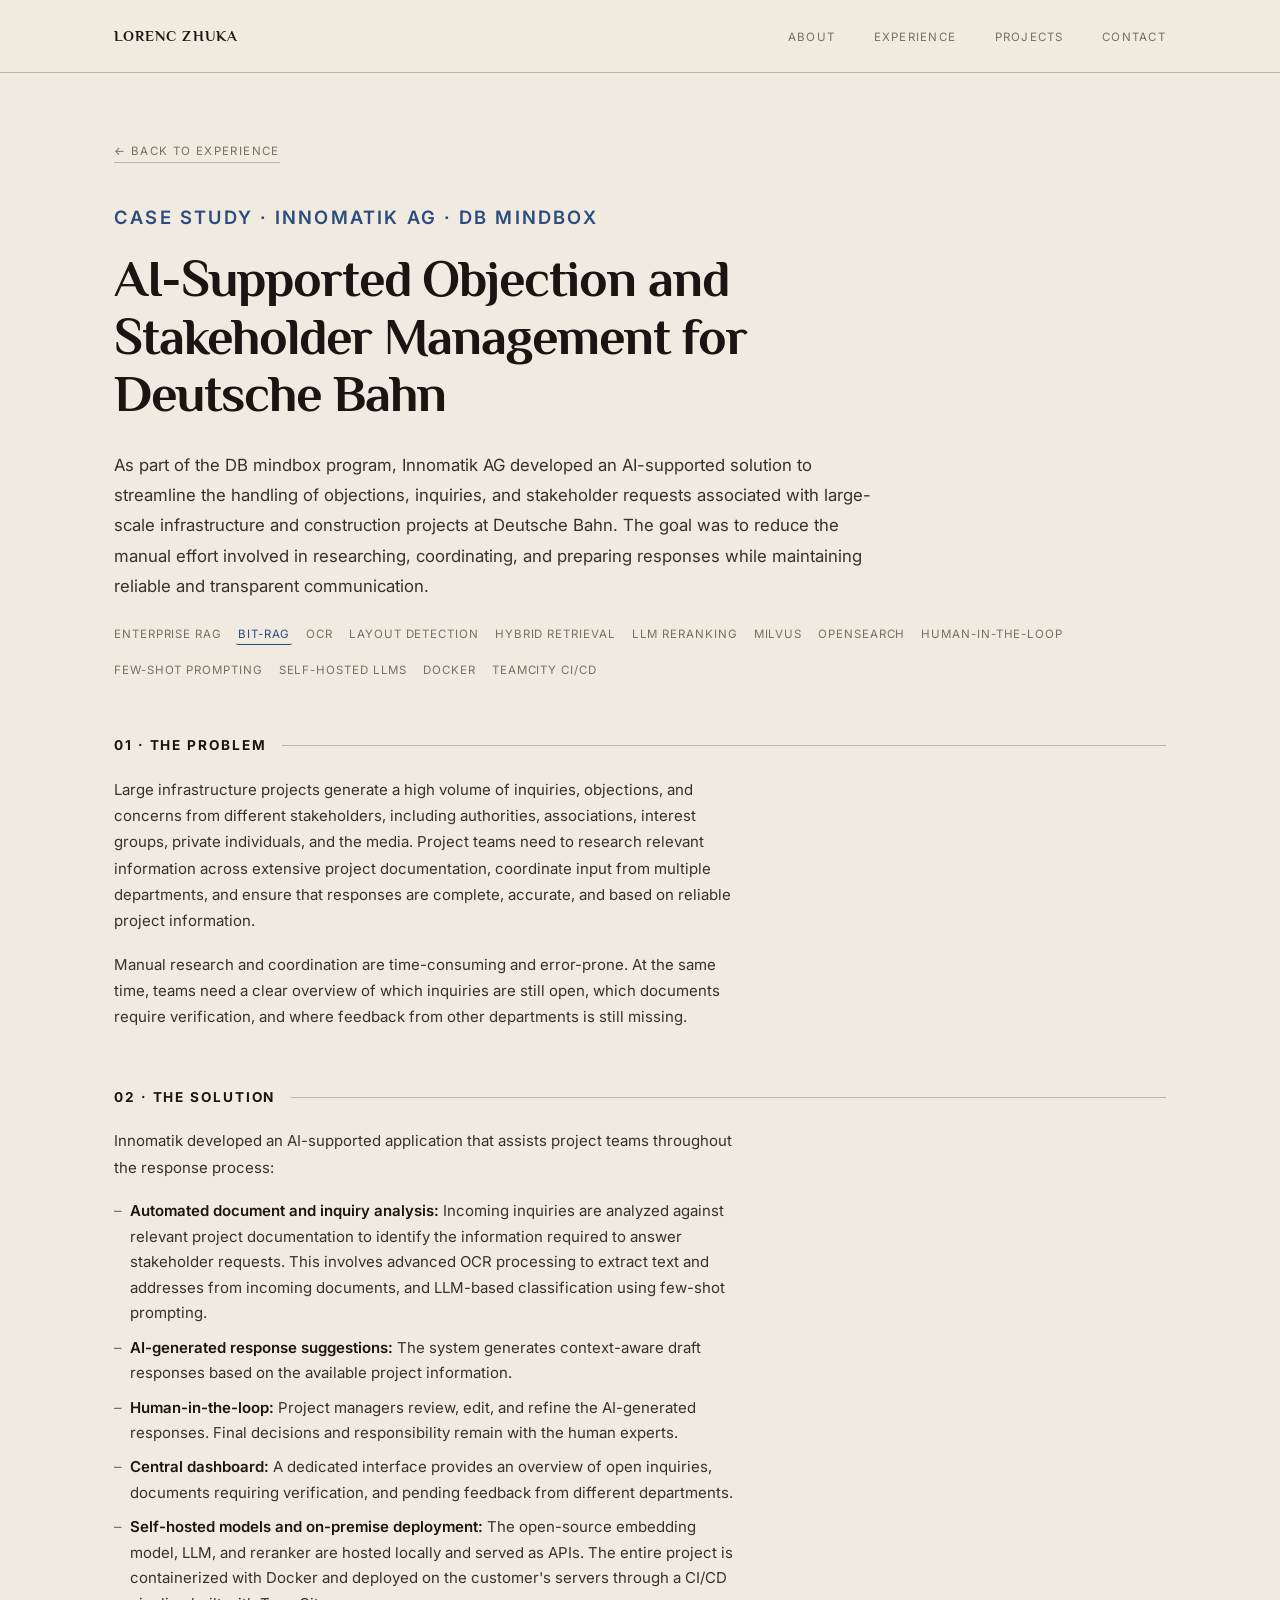
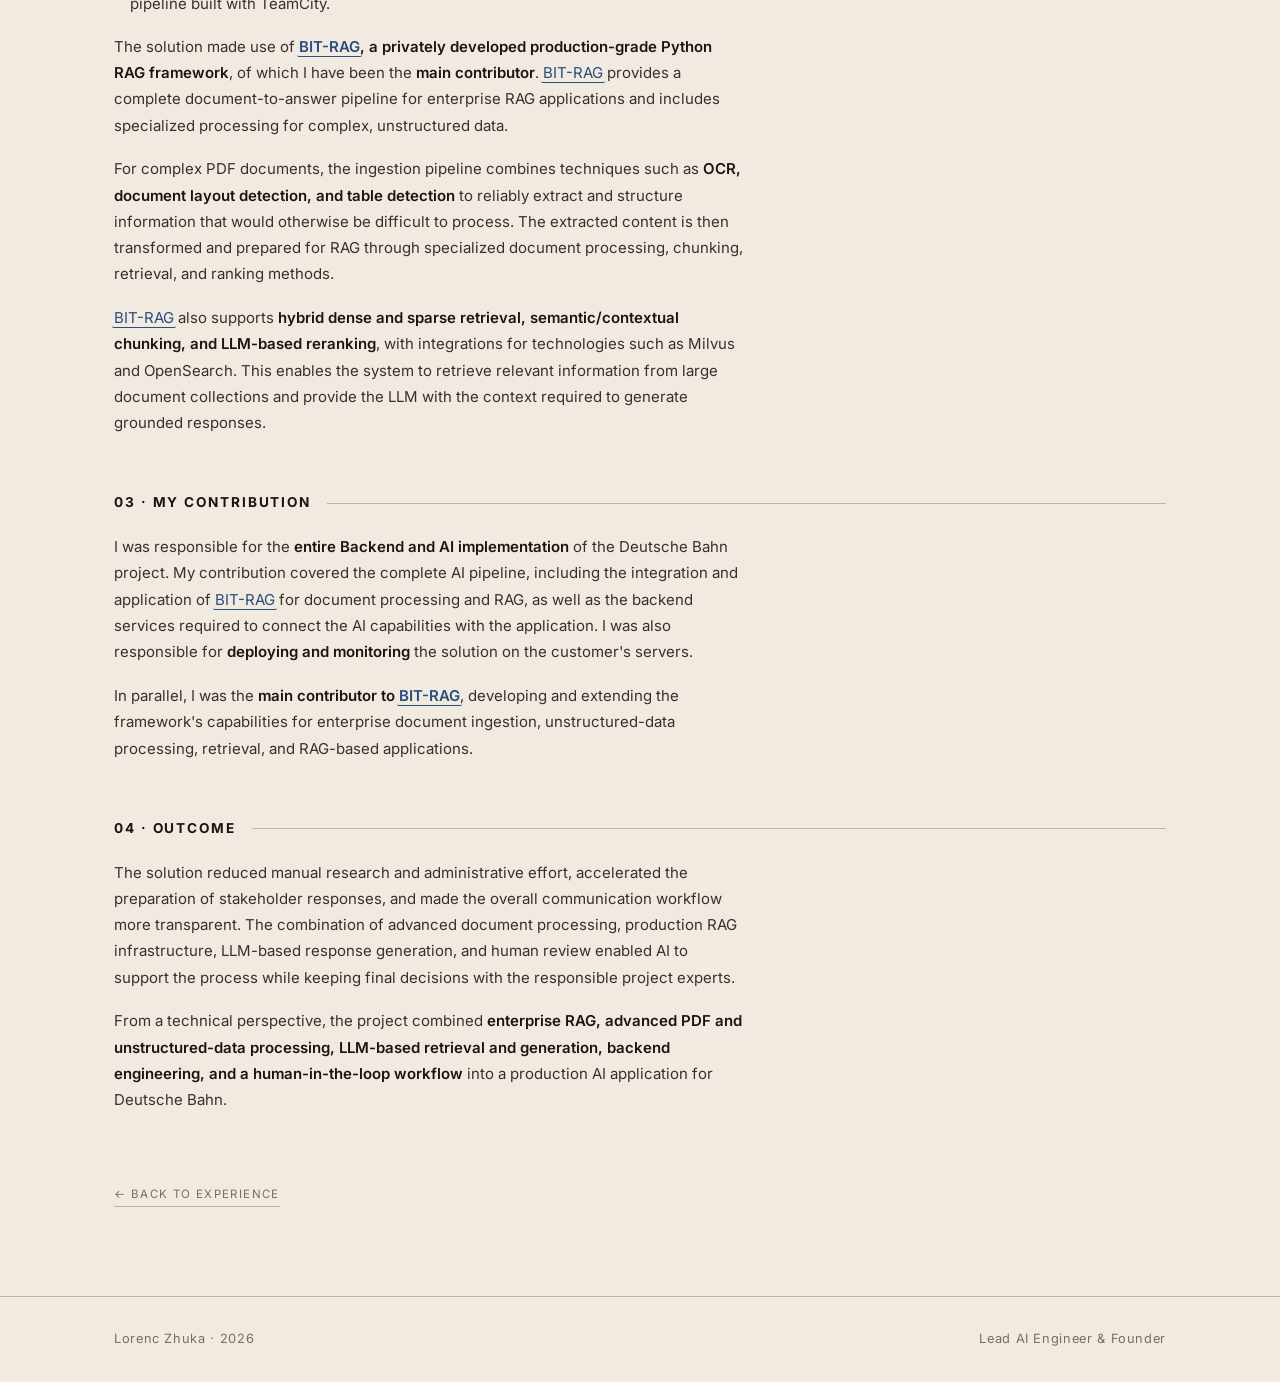
==== commit 5122e886: "Use Lead AI Engineer title and make hero title more prominent Co-Authored-By: Claude Opus 5.5 <norep" ====
--- a/deutsche-bahn.html
+++ b/deutsche-bahn.html
@@ -150,7 +150,7 @@
   <footer class="site-footer">
     <div class="container">
       <p>Lorenc Zhuka · <span id="year"></span></p>
-      <p>AI Engineer &amp; Founder</p>
+      <p>Lead AI Engineer &amp; Founder</p>
     </div>
   </footer>
 
--- a/css/style.css
+++ b/css/style.css
@@ -6,6 +6,7 @@
   --color-text-muted: #7a6e63;
   --color-border: #c0b5a8;
   --color-link: #2b4c7e;
+  --color-link-highlight: rgba(43, 76, 126, 0.14);
 
   --font-serif: "Philosopher", Georgia, serif;
   --font-sans: "Inter", -apple-system, BlinkMacSystemFont, "Segoe UI", Roboto, Helvetica, Arial, sans-serif;
@@ -147,12 +148,12 @@
 .hero__content { max-width: 620px; }
 
 .hero__eyebrow {
-  font-size: 0.72rem;
+  font-size: clamp(0.95rem, 1.6vw, 1.15rem);
   font-weight: 600;
-  letter-spacing: 0.16em;
-  text-transform: uppercase;
-  color: var(--color-text-muted);
-  margin-bottom: 1rem;
+  letter-spacing: 0.12em;
+  text-transform: uppercase;
+  color: var(--color-link);
+  margin-bottom: 1.1rem;
 }
 
 .hero__name {
@@ -550,21 +551,26 @@
 
 .case__body strong { color: var(--color-text); font-weight: 600; }
 
-.inline-link {
+.inline-link,
+.project-card__tags a {
   color: var(--color-link);
   border-bottom: 1px solid var(--color-link);
-  transition: opacity 0.2s ease;
-}
-.inline-link:hover { opacity: 0.65; }
+  border-radius: 2px;
+  padding: 0 0.15em;
+  margin: 0 -0.15em;
+  transition: background-color 0.2s ease, border-bottom-width 0.2s ease;
+}
+.inline-link:hover,
+.project-card__tags a:hover {
+  background-color: var(--color-link-highlight);
+  border-bottom-width: 2px;
+}
 
 .project-card__tags a {
   font-size: 0.72rem;
-  color: var(--color-link);
   letter-spacing: 0.08em;
   text-transform: uppercase;
-  border-bottom: 1px solid var(--color-link);
-}
-.project-card__tags a:hover { opacity: 0.65; }
+}
 
 /* Keep anchored cards clear of the sticky header */
 .project-card[id] { scroll-margin-top: 88px; }
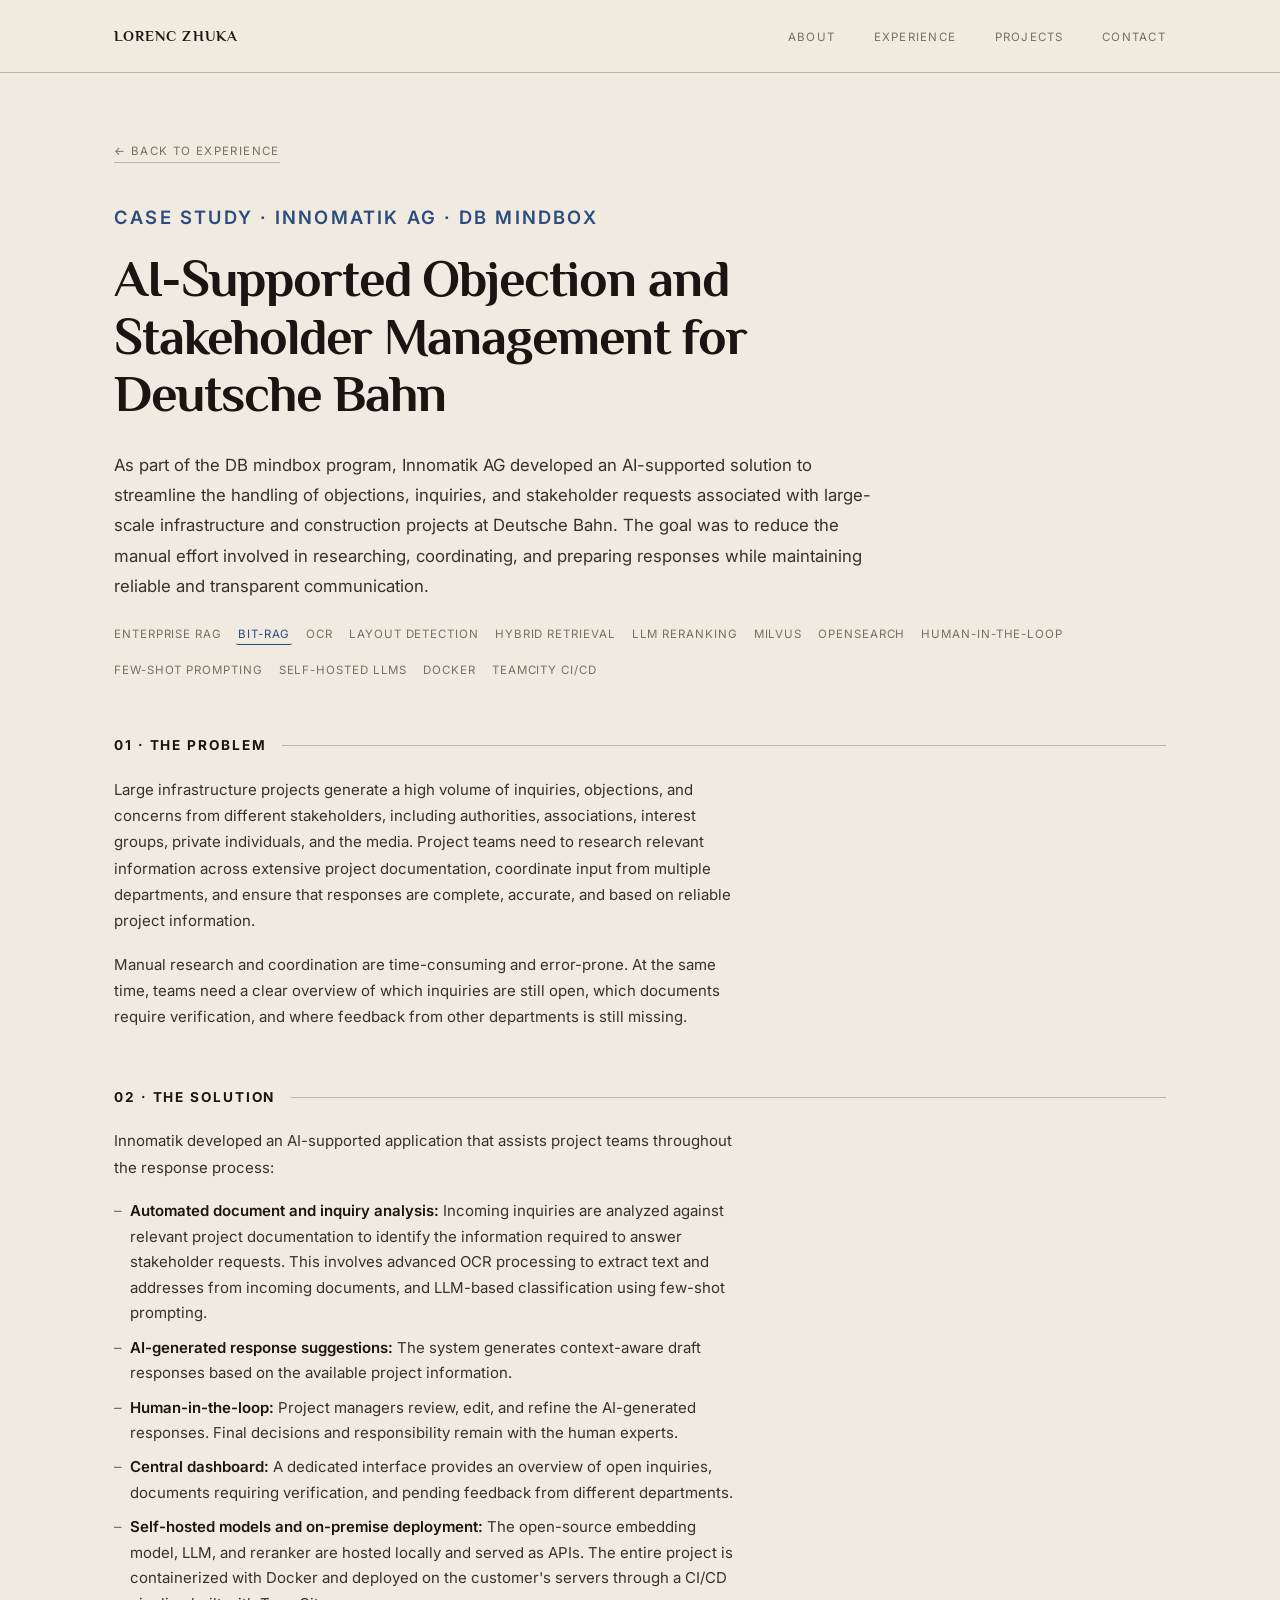
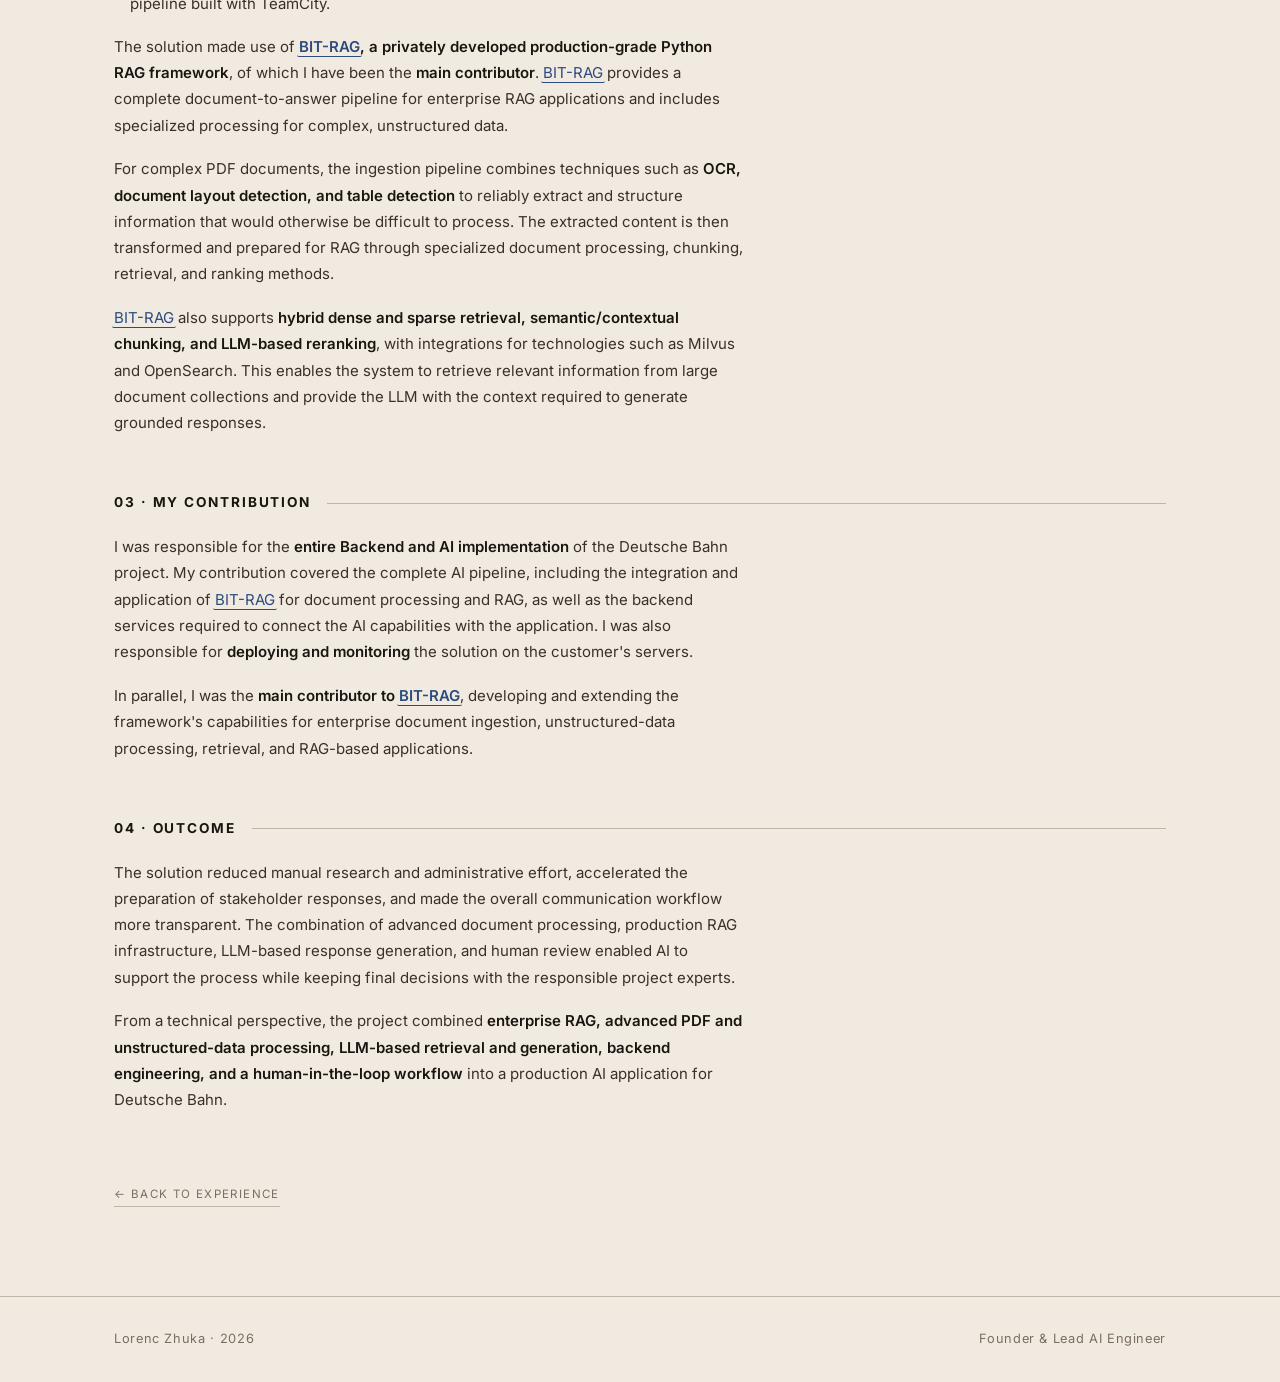
==== commit 07f4b3ec: "Reorder title to Founder & Lead AI Engineer Co-Authored-By: Claude Opus 5.5 <noreply@anthropic.com>" ====
--- a/deutsche-bahn.html
+++ b/deutsche-bahn.html
@@ -150,7 +150,7 @@
   <footer class="site-footer">
     <div class="container">
       <p>Lorenc Zhuka · <span id="year"></span></p>
-      <p>Lead AI Engineer &amp; Founder</p>
+      <p>Founder &amp; Lead AI Engineer</p>
     </div>
   </footer>
 
